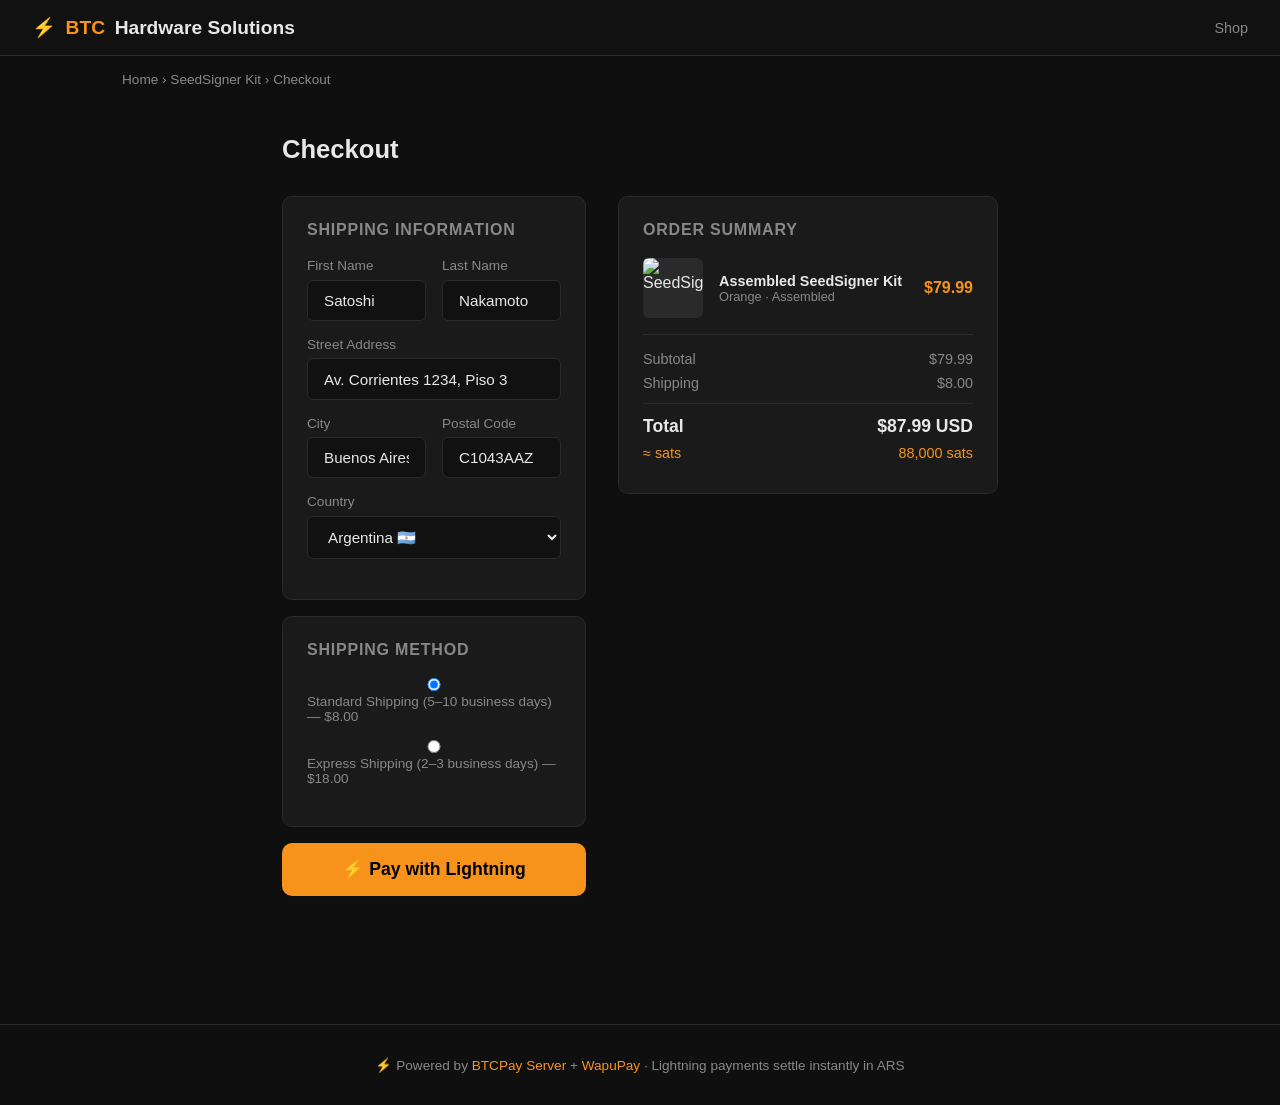
==== templates/checkout.html @ c47834ce "feat: add webstore UI and Lightning payment flow - Homepage, product, checkout and confirmation page" ====
<!DOCTYPE html>
<html lang="en">
<head>
  <meta charset="UTF-8" />
  <meta name="viewport" content="width=device-width, initial-scale=1.0" />
  <title>Checkout – BTC Hardware Solutions</title>
  <link rel="stylesheet" href="/static/style.css" />
</head>
<body>

  <!-- Nav -->
  <nav>
    <a class="nav-logo" href="/">
      ⚡ <span>BTC</span> Hardware Solutions
    </a>
    <div class="nav-links">
      <a href="/">Shop</a>
    </div>
  </nav>

  <!-- Breadcrumb -->
  <div class="breadcrumb">
    <a href="/">Home</a> › <a href="/product">SeedSigner Kit</a> › Checkout
  </div>

  <div class="checkout-page">
    <h1>Checkout</h1>

    <div class="checkout-grid">

      <!-- Left: shipping form -->
      <div>

        <div class="checkout-section">
          <h2>Shipping Information</h2>

          <div class="form-row">
            <div class="form-group">
              <label>First Name</label>
              <input type="text" value="Satoshi" readonly />
            </div>
            <div class="form-group">
              <label>Last Name</label>
              <input type="text" value="Nakamoto" readonly />
            </div>
          </div>

          <div class="form-group">
            <label>Street Address</label>
            <input type="text" value="Av. Corrientes 1234, Piso 3" readonly />
          </div>

          <div class="form-row">
            <div class="form-group">
              <label>City</label>
              <input type="text" value="Buenos Aires" readonly />
            </div>
            <div class="form-group">
              <label>Postal Code</label>
              <input type="text" value="C1043AAZ" readonly />
            </div>
          </div>

          <div class="form-group">
            <label>Country</label>
            <select>
              <option selected>Argentina 🇦🇷</option>
            </select>
          </div>
        </div>

        <div class="checkout-section">
          <h2>Shipping Method</h2>
          <div class="form-group">
            <label>
              <input type="radio" checked /> Standard Shipping (5–10 business days) — $8.00
            </label>
          </div>
          <div class="form-group">
            <label>
              <input type="radio" /> Express Shipping (2–3 business days) — $18.00
            </label>
          </div>
        </div>

        <!-- Pay button -->
        <button class="btn btn-primary btn-lg" onclick="openLightningModal()">
          ⚡ Pay with Lightning
        </button>

      </div>

      <!-- Right: order summary -->
      <div class="order-summary">
        <h2>Order Summary</h2>

        <div class="order-item">
          <img src="https://seedsigner.com/wp-content/uploads/2022/09/seedsigner-1.jpg"
               onerror="this.style.background='#2a2a2a';" alt="SeedSigner" />
          <div class="order-item-info">
            <h4>Assembled SeedSigner Kit</h4>
            <p>Orange · Assembled</p>
          </div>
          <div class="order-item-price">$79.99</div>
        </div>

        <div class="order-totals">
          <div class="order-total-row">
            <span>Subtotal</span>
            <span>$79.99</span>
          </div>
          <div class="order-total-row">
            <span>Shipping</span>
            <span>$8.00</span>
          </div>
          <div class="order-total-row total">
            <span>Total</span>
            <span>$87.99 USD</span>
          </div>
          <div class="order-total-row" style="margin-top: 0.25rem;">
            <span style="color: var(--orange);">≈ sats</span>
            <span id="sat-amount" style="color: var(--orange);">calculating...</span>
          </div>
        </div>
      </div>

    </div>
  </div>

  <!-- Lightning payment modal -->
  <div class="modal-overlay" id="lightning-modal">
    <div class="modal">
      <div class="lightning-icon">⚡</div>
      <h2>Pay with Lightning</h2>
      <p>Scan the QR code with your Lightning wallet.<br>Payment goes directly to WapuPay and settles in ARS.</p>

      <div class="qr-placeholder" id="qr-box" style="display:flex;align-items:center;justify-content:center;">
        Generating invoice...
      </div>

      <div class="bolt11-box" id="bolt11-display">
        Requesting invoice from WapuPay...
      </div>

      <div class="waiting" id="waiting-status">
        <div class="dot"></div>
        <div class="dot"></div>
        <div class="dot"></div>
        <span>Waiting for payment...</span>
      </div>

      <br>
      <button class="btn btn-outline" onclick="simulatePayment()" style="width:100%; margin-top: 1rem;">
        ✅ Simulate Payment (Demo)
      </button>
      <button class="btn" onclick="closeModal()" style="width:100%; margin-top: 0.5rem; background: #222; color: var(--muted);">
        Cancel
      </button>
    </div>
  </div>

  <!-- Footer -->
  <footer>
    <p>⚡ Powered by <span>BTCPay Server</span> + <span>WapuPay</span> · Lightning payments settle instantly in ARS</p>
  </footer>

  <script>
    const AMOUNT_SAT = 88000; // ~$87.99 USD at demo rate
    let bolt11 = '';

    document.getElementById('sat-amount').textContent = AMOUNT_SAT.toLocaleString() + ' sats';

    async function openLightningModal() {
      document.getElementById('lightning-modal').classList.add('active');

      try {
        const res = await fetch('/create-payment', {
          method: 'POST',
          headers: { 'Content-Type': 'application/json' },
          body: JSON.stringify({ amount_sat: AMOUNT_SAT, description: 'SeedSigner Kit' })
        });
        const data = await res.json();
        bolt11 = data.bolt11 || 'Invoice unavailable';

        document.getElementById('bolt11-display').textContent = bolt11;

        // Generate real QR code from BOLT11
        const qrUrl = `https://api.qrserver.com/v1/create-qr-code/?size=200x200&data=${encodeURIComponent(bolt11)}`;
        document.getElementById('qr-box').innerHTML =
          `<img src="${qrUrl}" alt="Lightning QR Code" style="width:200px;height:200px;border-radius:8px;" />`;

      } catch (e) {
        document.getElementById('bolt11-display').textContent = 'Error: ' + e.message;
      }
    }

    function closeModal() {
      document.getElementById('lightning-modal').classList.remove('active');
    }

    function simulatePayment() {
      // Redirect to confirmation page with demo data
      window.location.href = '/confirmation?amount_sat=' + AMOUNT_SAT + '&bolt11=' + encodeURIComponent(bolt11);
    }
  </script>

</body>
</html>
---- static/style.css ----
/* ── Reset & base ─────────────────────────────────────────── */
*, *::before, *::after { box-sizing: border-box; margin: 0; padding: 0; }

:root {
  --orange:   #f7931a;
  --orange-d: #d4780e;
  --dark:     #0f0f0f;
  --card:     #1a1a1a;
  --border:   #2a2a2a;
  --text:     #e8e8e8;
  --muted:    #888;
  --green:    #22c55e;
  --radius:   10px;
}

body {
  font-family: 'Inter', 'Segoe UI', sans-serif;
  background: var(--dark);
  color: var(--text);
  min-height: 100vh;
}

a { color: var(--orange); text-decoration: none; }
a:hover { text-decoration: underline; }

/* ── Nav ──────────────────────────────────────────────────── */
nav {
  display: flex;
  align-items: center;
  justify-content: space-between;
  padding: 1rem 2rem;
  border-bottom: 1px solid var(--border);
  background: #111;
  position: sticky;
  top: 0;
  z-index: 100;
}

.nav-logo {
  display: flex;
  align-items: center;
  gap: 0.6rem;
  font-size: 1.2rem;
  font-weight: 700;
  color: var(--text);
  text-decoration: none;
}

.nav-logo span { color: var(--orange); }

.nav-links { display: flex; gap: 1.5rem; align-items: center; }
.nav-links a { color: var(--muted); font-size: 0.9rem; transition: color 0.2s; }
.nav-links a:hover { color: var(--text); text-decoration: none; }

.badge {
  background: var(--orange);
  color: #000;
  font-size: 0.7rem;
  font-weight: 700;
  padding: 0.15rem 0.5rem;
  border-radius: 999px;
}

/* ── Buttons ──────────────────────────────────────────────── */
.btn {
  display: inline-flex;
  align-items: center;
  gap: 0.5rem;
  padding: 0.75rem 1.5rem;
  border-radius: var(--radius);
  font-size: 1rem;
  font-weight: 600;
  cursor: pointer;
  border: none;
  transition: all 0.2s;
  text-decoration: none;
}

.btn-primary {
  background: var(--orange);
  color: #000;
}
.btn-primary:hover {
  background: var(--orange-d);
  text-decoration: none;
  color: #000;
}

.btn-outline {
  background: transparent;
  color: var(--orange);
  border: 1.5px solid var(--orange);
}
.btn-outline:hover {
  background: var(--orange);
  color: #000;
  text-decoration: none;
}

.btn-lg { padding: 1rem 2rem; font-size: 1.1rem; width: 100%; justify-content: center; }

/* ── Hero ─────────────────────────────────────────────────── */
.hero {
  text-align: center;
  padding: 5rem 2rem 3rem;
  background: linear-gradient(180deg, #1a1100 0%, var(--dark) 100%);
}

.hero h1 {
  font-size: clamp(2rem, 5vw, 3.5rem);
  font-weight: 800;
  line-height: 1.15;
  margin-bottom: 1rem;
}

.hero h1 span { color: var(--orange); }

.hero p {
  color: var(--muted);
  font-size: 1.1rem;
  max-width: 560px;
  margin: 0 auto 2rem;
}

/* ── Product grid ─────────────────────────────────────────── */
.section { padding: 3rem 2rem; max-width: 1100px; margin: 0 auto; }
.section-title { font-size: 1.4rem; font-weight: 700; margin-bottom: 1.5rem; }

.product-grid {
  display: grid;
  grid-template-columns: repeat(auto-fill, minmax(280px, 1fr));
  gap: 1.5rem;
}

.product-card {
  background: var(--card);
  border: 1px solid var(--border);
  border-radius: var(--radius);
  overflow: hidden;
  transition: border-color 0.2s, transform 0.2s;
  cursor: pointer;
  text-decoration: none;
  color: var(--text);
  display: block;
}

.product-card:hover {
  border-color: var(--orange);
  transform: translateY(-3px);
  text-decoration: none;
  color: var(--text);
}

.product-card img {
  width: 100%;
  height: 220px;
  object-fit: cover;
  background: #222;
}

.product-card-body { padding: 1.2rem; }
.product-card-body h3 { font-size: 1rem; font-weight: 600; margin-bottom: 0.4rem; }
.product-card-body p { font-size: 0.85rem; color: var(--muted); margin-bottom: 0.8rem; }

.price { font-size: 1.2rem; font-weight: 700; color: var(--orange); }
.price-sats { font-size: 0.8rem; color: var(--muted); font-weight: 400; }

/* ── Product page ─────────────────────────────────────────── */
.product-page {
  max-width: 1000px;
  margin: 2rem auto;
  padding: 0 2rem;
  display: grid;
  grid-template-columns: 1fr 1fr;
  gap: 3rem;
  align-items: start;
}

@media (max-width: 700px) {
  .product-page { grid-template-columns: 1fr; }
}

.product-image {
  border-radius: var(--radius);
  overflow: hidden;
  border: 1px solid var(--border);
}

.product-image img {
  width: 100%;
  height: 380px;
  object-fit: cover;
  background: #222;
}

.product-thumbnails {
  display: flex;
  gap: 0.5rem;
  margin-top: 0.5rem;
}

.product-thumbnails img {
  width: 70px;
  height: 70px;
  object-fit: cover;
  border-radius: 6px;
  border: 1px solid var(--border);
  cursor: pointer;
  opacity: 0.6;
  transition: opacity 0.2s;
}

.product-thumbnails img:hover { opacity: 1; }

.product-info h1 { font-size: 1.6rem; font-weight: 800; margin-bottom: 0.5rem; }

.product-price {
  font-size: 2rem;
  font-weight: 800;
  color: var(--orange);
  margin: 1rem 0 0.3rem;
}

.product-price-sats { font-size: 0.9rem; color: var(--muted); margin-bottom: 1.5rem; }

.product-description {
  color: var(--muted);
  font-size: 0.95rem;
  line-height: 1.7;
  margin-bottom: 1.5rem;
}

.product-options { margin-bottom: 1.5rem; }
.product-options label { font-size: 0.85rem; color: var(--muted); display: block; margin-bottom: 0.4rem; }

.option-buttons { display: flex; gap: 0.5rem; flex-wrap: wrap; }

.option-btn {
  padding: 0.5rem 1rem;
  border-radius: 6px;
  border: 1px solid var(--border);
  background: var(--card);
  color: var(--text);
  cursor: pointer;
  font-size: 0.9rem;
  transition: all 0.2s;
}

.option-btn.active, .option-btn:hover {
  border-color: var(--orange);
  color: var(--orange);
}

.product-meta { border-top: 1px solid var(--border); padding-top: 1rem; margin-top: 1rem; }
.product-meta p { font-size: 0.85rem; color: var(--muted); margin-bottom: 0.3rem; }
.product-meta span { color: var(--green); font-weight: 600; }

/* ── Checkout ─────────────────────────────────────────────── */
.checkout-page {
  max-width: 780px;
  margin: 2rem auto;
  padding: 0 2rem 4rem;
}

.checkout-page h1 { font-size: 1.6rem; font-weight: 800; margin-bottom: 2rem; }

.checkout-grid {
  display: grid;
  grid-template-columns: 1fr 380px;
  gap: 2rem;
  align-items: start;
}

@media (max-width: 750px) {
  .checkout-grid { grid-template-columns: 1fr; }
}

.checkout-section {
  background: var(--card);
  border: 1px solid var(--border);
  border-radius: var(--radius);
  padding: 1.5rem;
  margin-bottom: 1rem;
}

.checkout-section h2 {
  font-size: 1rem;
  font-weight: 700;
  margin-bottom: 1.2rem;
  color: var(--muted);
  text-transform: uppercase;
  letter-spacing: 0.05em;
}

.form-row { display: grid; grid-template-columns: 1fr 1fr; gap: 1rem; }
.form-group { margin-bottom: 1rem; }
.form-group label { display: block; font-size: 0.85rem; color: var(--muted); margin-bottom: 0.4rem; }

.form-group input, .form-group select {
  width: 100%;
  padding: 0.7rem 1rem;
  background: #111;
  border: 1px solid var(--border);
  border-radius: 6px;
  color: var(--text);
  font-size: 0.95rem;
  transition: border-color 0.2s;
}

.form-group input:focus, .form-group select:focus {
  outline: none;
  border-color: var(--orange);
}

/* ── Order summary ────────────────────────────────────────── */
.order-summary {
  background: var(--card);
  border: 1px solid var(--border);
  border-radius: var(--radius);
  padding: 1.5rem;
  position: sticky;
  top: 80px;
}

.order-summary h2 {
  font-size: 1rem;
  font-weight: 700;
  margin-bottom: 1.2rem;
  color: var(--muted);
  text-transform: uppercase;
  letter-spacing: 0.05em;
}

.order-item {
  display: flex;
  gap: 1rem;
  align-items: center;
  margin-bottom: 1rem;
  padding-bottom: 1rem;
  border-bottom: 1px solid var(--border);
}

.order-item img {
  width: 60px;
  height: 60px;
  object-fit: cover;
  border-radius: 6px;
  background: #222;
}

.order-item-info { flex: 1; }
.order-item-info h4 { font-size: 0.9rem; font-weight: 600; }
.order-item-info p { font-size: 0.8rem; color: var(--muted); }
.order-item-price { font-weight: 700; color: var(--orange); }

.order-totals { margin-top: 1rem; }
.order-total-row {
  display: flex;
  justify-content: space-between;
  font-size: 0.9rem;
  margin-bottom: 0.5rem;
  color: var(--muted);
}
.order-total-row.total {
  font-size: 1.1rem;
  font-weight: 700;
  color: var(--text);
  border-top: 1px solid var(--border);
  padding-top: 0.75rem;
  margin-top: 0.75rem;
}

/* ── Lightning payment modal ──────────────────────────────── */
.modal-overlay {
  display: none;
  position: fixed;
  inset: 0;
  background: rgba(0,0,0,0.85);
  z-index: 200;
  align-items: center;
  justify-content: center;
}

.modal-overlay.active { display: flex; }

.modal {
  background: var(--card);
  border: 1px solid var(--border);
  border-radius: 16px;
  padding: 2rem;
  max-width: 420px;
  width: 90%;
  text-align: center;
}

.modal h2 { font-size: 1.3rem; font-weight: 700; margin-bottom: 0.5rem; }
.modal p { color: var(--muted); font-size: 0.9rem; margin-bottom: 1.5rem; }

.lightning-icon { font-size: 3rem; margin-bottom: 1rem; }

.qr-placeholder {
  width: 200px;
  height: 200px;
  background: white;
  border-radius: 10px;
  margin: 0 auto 1rem;
  display: flex;
  align-items: center;
  justify-content: center;
  color: #000;
  font-size: 0.8rem;
  font-weight: 600;
}

.bolt11-box {
  background: #111;
  border: 1px solid var(--border);
  border-radius: 6px;
  padding: 0.75rem;
  font-size: 0.7rem;
  color: var(--muted);
  word-break: break-all;
  margin-bottom: 1rem;
  text-align: left;
}

.waiting { display: flex; align-items: center; justify-content: center; gap: 0.5rem; color: var(--muted); font-size: 0.9rem; }
.dot { width: 8px; height: 8px; background: var(--orange); border-radius: 50%; animation: pulse 1.2s infinite; }
.dot:nth-child(2) { animation-delay: 0.2s; }
.dot:nth-child(3) { animation-delay: 0.4s; }

@keyframes pulse { 0%, 100% { opacity: 0.3; } 50% { opacity: 1; } }

/* ── Confirmation ─────────────────────────────────────────── */
.confirmation-page {
  max-width: 600px;
  margin: 4rem auto;
  padding: 0 2rem;
  text-align: center;
}

.confirmation-icon { font-size: 4rem; margin-bottom: 1rem; }
.confirmation-page h1 { font-size: 2rem; font-weight: 800; margin-bottom: 0.5rem; }
.confirmation-page p { color: var(--muted); margin-bottom: 2rem; }

.confirmation-card {
  background: var(--card);
  border: 1px solid var(--border);
  border-radius: var(--radius);
  padding: 1.5rem;
  text-align: left;
  margin-bottom: 1.5rem;
}

.confirmation-row {
  display: flex;
  justify-content: space-between;
  padding: 0.6rem 0;
  border-bottom: 1px solid var(--border);
  font-size: 0.95rem;
}

.confirmation-row:last-child { border-bottom: none; }
.confirmation-row span:first-child { color: var(--muted); }
.confirmation-row span:last-child { font-weight: 600; }
.confirmation-row .ars { color: var(--green); font-size: 1.1rem; }

/* ── Footer ───────────────────────────────────────────────── */
footer {
  border-top: 1px solid var(--border);
  padding: 2rem;
  text-align: center;
  color: var(--muted);
  font-size: 0.85rem;
  margin-top: 4rem;
}

footer span { color: var(--orange); }

/* ── Breadcrumb ───────────────────────────────────────────── */
.breadcrumb {
  padding: 1rem 2rem;
  font-size: 0.85rem;
  color: var(--muted);
  max-width: 1100px;
  margin: 0 auto;
}

.breadcrumb a { color: var(--muted); }
.breadcrumb a:hover { color: var(--orange); }

/* ── Trust badges ─────────────────────────────────────────── */
.trust-badges {
  display: flex;
  gap: 1.5rem;
  flex-wrap: wrap;
  justify-content: center;
  padding: 2rem;
  border-top: 1px solid var(--border);
  border-bottom: 1px solid var(--border);
  margin: 2rem 0;
}

.trust-badge {
  display: flex;
  align-items: center;
  gap: 0.5rem;
  font-size: 0.85rem;
  color: var(--muted);
}

.trust-badge span { font-size: 1.2rem; }
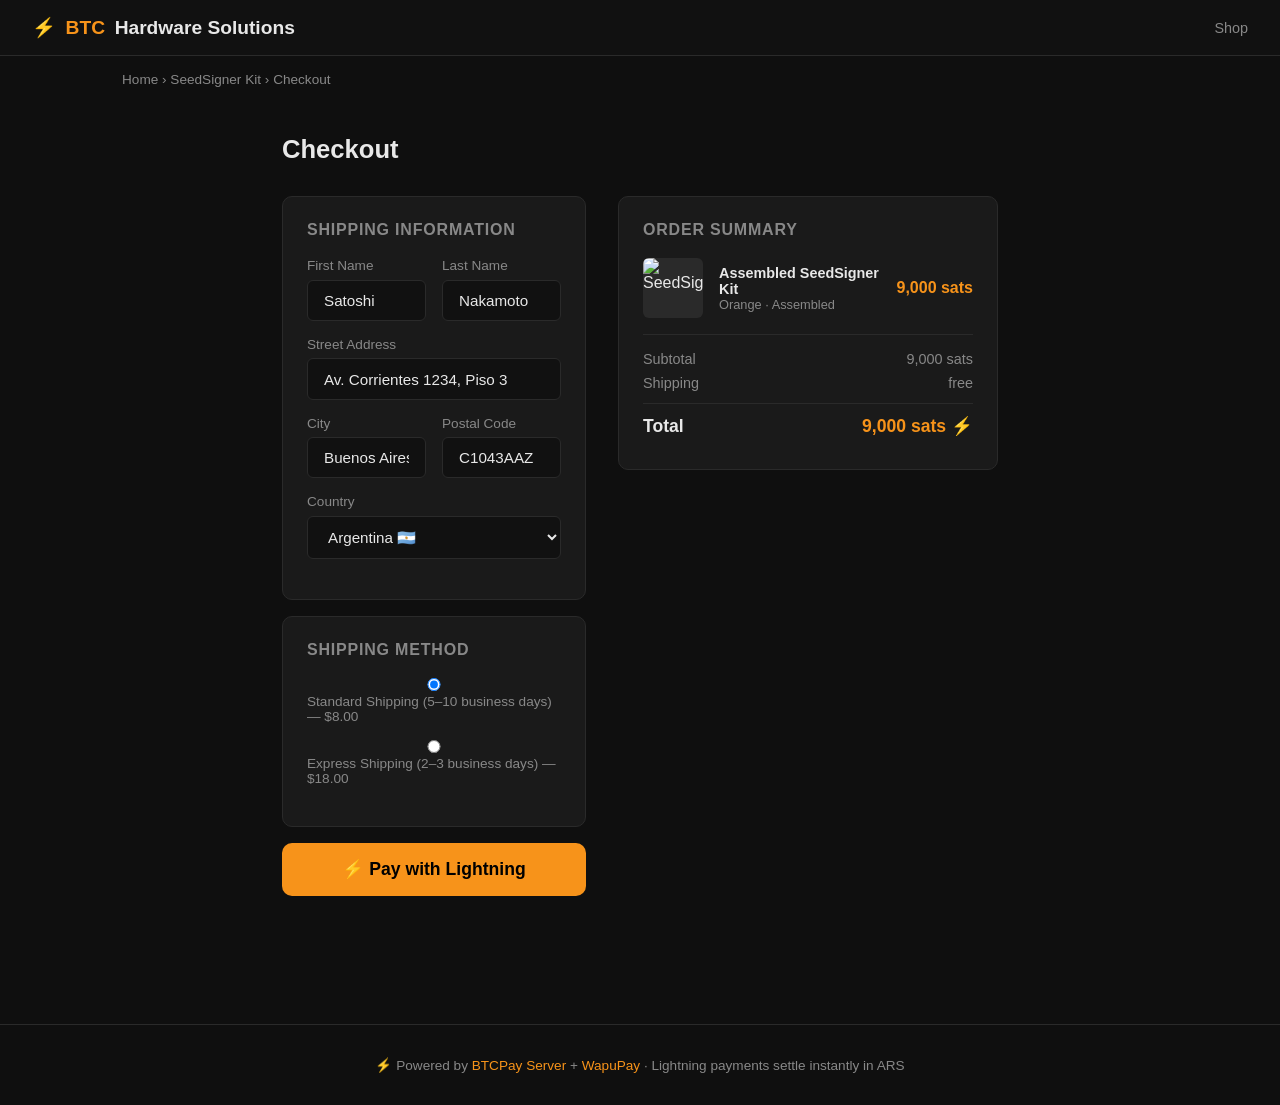
==== commit 0a7f3c88: "feat: add threshold-based split payment flow with direct LND integration - Add monthly sat threshold" ====
--- a/templates/checkout.html
+++ b/templates/checkout.html
@@ -101,25 +101,21 @@
             <h4>Assembled SeedSigner Kit</h4>
             <p>Orange · Assembled</p>
           </div>
-          <div class="order-item-price">$79.99</div>
+          <div class="order-item-price">9,000 sats</div>
         </div>
 
         <div class="order-totals">
           <div class="order-total-row">
             <span>Subtotal</span>
-            <span>$79.99</span>
+            <span>9,000 sats</span>
           </div>
           <div class="order-total-row">
             <span>Shipping</span>
-            <span>$8.00</span>
+            <span>free</span>
           </div>
           <div class="order-total-row total">
             <span>Total</span>
-            <span>$87.99 USD</span>
-          </div>
-          <div class="order-total-row" style="margin-top: 0.25rem;">
-            <span style="color: var(--orange);">≈ sats</span>
-            <span id="sat-amount" style="color: var(--orange);">calculating...</span>
+            <span id="sat-amount" style="color: var(--orange);">9,000 sats ⚡</span>
           </div>
         </div>
       </div>
@@ -149,11 +145,7 @@
         <span>Waiting for payment...</span>
       </div>
 
-      <br>
-      <button class="btn btn-outline" onclick="simulatePayment()" style="width:100%; margin-top: 1rem;">
-        ✅ Simulate Payment (Demo)
-      </button>
-      <button class="btn" onclick="closeModal()" style="width:100%; margin-top: 0.5rem; background: #222; color: var(--muted);">
+      <button class="btn" onclick="closeModal()" style="width:100%; margin-top: 1.5rem; background: #222; color: var(--muted);">
         Cancel
       </button>
     </div>
@@ -165,10 +157,15 @@
   </footer>
 
   <script>
-    const AMOUNT_SAT = 88000; // ~$87.99 USD at demo rate
+    const AMOUNT_SAT = 9000;
     let bolt11 = '';
-
-    document.getElementById('sat-amount').textContent = AMOUNT_SAT.toLocaleString() + ' sats';
+    let transactionId = null;
+    let rHash = null;
+    let convertSat = 0;
+    let keepSat = 0;
+    let pollInterval = null;
+
+    document.getElementById('sat-amount').textContent = AMOUNT_SAT.toLocaleString() + ' sats ⚡';
 
     async function openLightningModal() {
       document.getElementById('lightning-modal').classList.add('active');
@@ -181,26 +178,124 @@
         });
         const data = await res.json();
         bolt11 = data.bolt11 || 'Invoice unavailable';
+        transactionId = data.wapu_response?.transaction_id || data.wapu_response?.id || null;
+        rHash = data.r_hash || null;
+        convertSat = data.convert_sat || 0;
+        keepSat = data.keep_sat || 0;
+        const invoiceSource = data.invoice_source || 'wapu';
+
+        const sourceLabel = invoiceSource === 'lnd'
+          ? `⚡ Above threshold — ${keepSat.toLocaleString()} sats to your Lightning node, ${convertSat.toLocaleString()} sats → ARS`
+          : '🇦🇷 Below threshold — converting to ARS via WapuPay';
+        document.getElementById('waiting-status').innerHTML =
+          `<span style="font-size:0.8rem; color:#888;">${sourceLabel}</span>`;
 
         document.getElementById('bolt11-display').textContent = bolt11;
 
-        // Generate real QR code from BOLT11
+        // Generate QR code from BOLT11
         const qrUrl = `https://api.qrserver.com/v1/create-qr-code/?size=200x200&data=${encodeURIComponent(bolt11)}`;
         document.getElementById('qr-box').innerHTML =
-          `<img src="${qrUrl}" alt="Lightning QR Code" style="width:200px;height:200px;border-radius:8px;" />`;
+          `<div style="background:#fff;padding:16px;border-radius:8px;display:inline-block;"><img src="${qrUrl}" alt="Lightning QR Code" style="width:220px;height:220px;display:block;" /></div>`;
+
+        if (invoiceSource === 'lnd' && rHash) {
+          startLndPolling(rHash, convertSat, keepSat);
+        } else if (invoiceSource === 'wapu' && transactionId) {
+          startPolling(transactionId);
+        } else {
+          document.getElementById('waiting-status').innerHTML =
+            '<span style="color:#f7931a;">⚠️ Could not get payment ID</span>';
+        }
 
       } catch (e) {
         document.getElementById('bolt11-display').textContent = 'Error: ' + e.message;
       }
     }
 
+    function startLndPolling(rHash, convertSat, keepSat) {
+      let attempts = 0;
+      document.getElementById('waiting-status').innerHTML = `
+        <div class="dot"></div><div class="dot"></div><div class="dot"></div>
+        <span>Waiting for Lightning payment to your node...</span>
+      `;
+      pollInterval = setInterval(async () => {
+        attempts++;
+        try {
+          const url = `/check-lnd-payment/${rHash}?convert_sat=${convertSat}&keep_sat=${keepSat}`;
+          const res = await fetch(url);
+          const data = await res.json();
+          if (data.paid || data.settled) {
+            clearInterval(pollInterval);
+            paymentConfirmed();
+          } else {
+            document.getElementById('waiting-status').innerHTML = `
+              <div class="dot"></div><div class="dot"></div><div class="dot"></div>
+              <span>Waiting for Lightning payment... (check #${attempts})</span>
+            `;
+          }
+        } catch (e) {
+          console.warn('LND poll error:', e);
+        }
+      }, 3000);
+    }
+
+    function startPolling(txId) {
+      document.getElementById('waiting-status').innerHTML = `
+        <div class="dot"></div><div class="dot"></div><div class="dot"></div>
+        <span>Waiting for payment... (checking every 3s)</span>
+      `;
+      let attempts = 0;
+      pollInterval = setInterval(async () => {
+        attempts++;
+        try {
+          const res = await fetch('/check-payment/' + txId);
+          const data = await res.json();
+          if (data.paid) {
+            clearInterval(pollInterval);
+            paymentConfirmed();
+          } else {
+            document.getElementById('waiting-status').innerHTML = `
+              <div class="dot"></div><div class="dot"></div><div class="dot"></div>
+              <span>Waiting for payment... (check #${attempts}, status: ${data.status})</span>
+            `;
+          }
+        } catch (e) {
+          console.warn('Poll error:', e);
+        }
+      }, 3000);
+    }
+
+    async function paymentConfirmed() {
+      document.getElementById('waiting-status').innerHTML =
+        '<span style="color:#51b13e; font-size:1.1rem;">✅ Payment received! Redirecting...</span>';
+      document.getElementById('qr-box').innerHTML =
+        '<div style="font-size:3rem;">✅</div>';
+
+      // Record into threshold tracker so plugin dashboard updates
+      if (transactionId) {
+        try {
+          await fetch('/record-payment', {
+            method: 'POST',
+            headers: { 'Content-Type': 'application/json' },
+            body: JSON.stringify({ transaction_id: transactionId, amount_sat: AMOUNT_SAT })
+          });
+        } catch (e) {
+          console.warn('Could not record payment:', e);
+        }
+      }
+
+      setTimeout(() => {
+        window.location.href = '/confirmation?amount_sat=' + AMOUNT_SAT + '&bolt11=' + encodeURIComponent(bolt11);
+      }, 1500);
+    }
+
     function closeModal() {
+      if (pollInterval) clearInterval(pollInterval);
       document.getElementById('lightning-modal').classList.remove('active');
     }
 
     function simulatePayment() {
-      // Redirect to confirmation page with demo data
-      window.location.href = '/confirmation?amount_sat=' + AMOUNT_SAT + '&bolt11=' + encodeURIComponent(bolt11);
+      if (pollInterval) clearInterval(pollInterval);
+      paymentConfirmed();
     }
   </script>
 
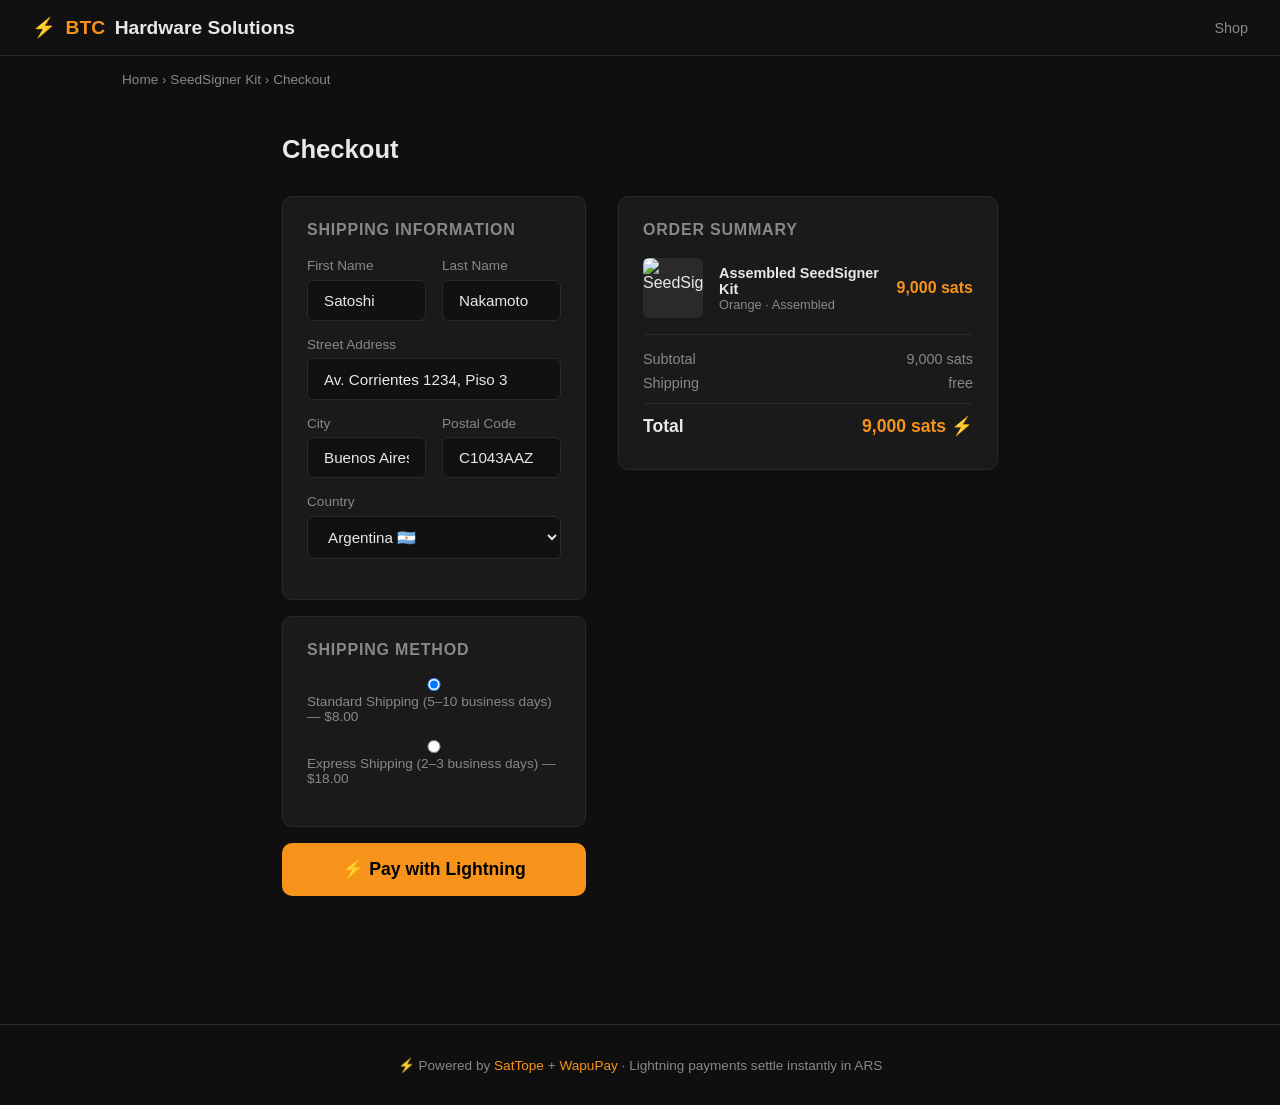
==== commit b6f0e12d: "refactor: remove BTCPay entirely, rebrand to SatTope - Delete btcpay.py — no longer part of the arch" ====
--- a/templates/checkout.html
+++ b/templates/checkout.html
@@ -128,7 +128,7 @@
     <div class="modal">
       <div class="lightning-icon">⚡</div>
       <h2>Pay with Lightning</h2>
-      <p>Scan the QR code with your Lightning wallet.<br>Payment goes directly to WapuPay and settles in ARS.</p>
+      <p>Scan the QR code with your Lightning wallet.<br>Powered by SatTope — settles in ARS via WapuPay.</p>
 
       <div class="qr-placeholder" id="qr-box" style="display:flex;align-items:center;justify-content:center;">
         Generating invoice...
@@ -153,7 +153,7 @@
 
   <!-- Footer -->
   <footer>
-    <p>⚡ Powered by <span>BTCPay Server</span> + <span>WapuPay</span> · Lightning payments settle instantly in ARS</p>
+    <p>⚡ Powered by <span>SatTope</span> + <span>WapuPay</span> · Lightning payments settle instantly in ARS</p>
   </footer>
 
   <script>
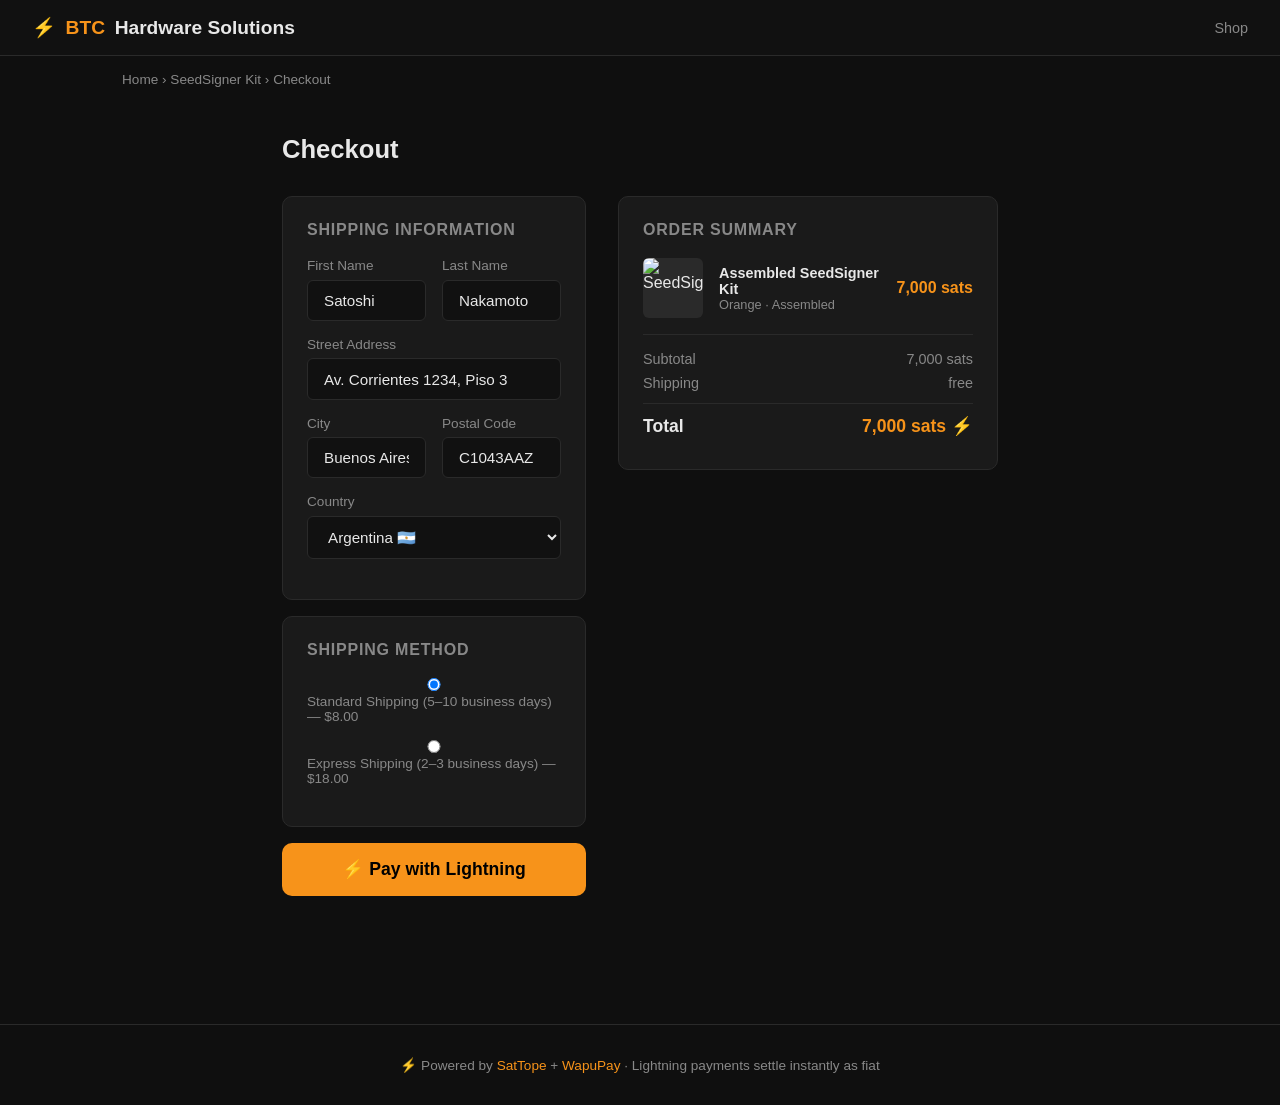
==== commit 71a83daf: "feat: add phoenixd as merchant Lightning wallet, update branding - Add phoenixd.py client — merchant" ====
--- a/templates/checkout.html
+++ b/templates/checkout.html
@@ -101,13 +101,13 @@
             <h4>Assembled SeedSigner Kit</h4>
             <p>Orange · Assembled</p>
           </div>
-          <div class="order-item-price">9,000 sats</div>
+          <div class="order-item-price">7,000 sats</div>
         </div>
 
         <div class="order-totals">
           <div class="order-total-row">
             <span>Subtotal</span>
-            <span>9,000 sats</span>
+            <span>7,000 sats</span>
           </div>
           <div class="order-total-row">
             <span>Shipping</span>
@@ -115,7 +115,7 @@
           </div>
           <div class="order-total-row total">
             <span>Total</span>
-            <span id="sat-amount" style="color: var(--orange);">9,000 sats ⚡</span>
+            <span id="sat-amount" style="color: var(--orange);">7,000 sats ⚡</span>
           </div>
         </div>
       </div>
@@ -128,7 +128,7 @@
     <div class="modal">
       <div class="lightning-icon">⚡</div>
       <h2>Pay with Lightning</h2>
-      <p>Scan the QR code with your Lightning wallet.<br>Powered by SatTope — settles in ARS via WapuPay.</p>
+      <p>Scan the QR code with your Lightning wallet.<br>Powered by SatTope — settles as fiat via WapuPay.</p>
 
       <div class="qr-placeholder" id="qr-box" style="display:flex;align-items:center;justify-content:center;">
         Generating invoice...
@@ -153,11 +153,11 @@
 
   <!-- Footer -->
   <footer>
-    <p>⚡ Powered by <span>SatTope</span> + <span>WapuPay</span> · Lightning payments settle instantly in ARS</p>
+    <p>⚡ Powered by <span>SatTope</span> + <span>WapuPay</span> · Lightning payments settle instantly as fiat</p>
   </footer>
 
   <script>
-    const AMOUNT_SAT = 9000;
+    const AMOUNT_SAT = 7000;
     let bolt11 = '';
     let transactionId = null;
     let rHash = null;
@@ -184,9 +184,9 @@
         keepSat = data.keep_sat || 0;
         const invoiceSource = data.invoice_source || 'wapu';
 
-        const sourceLabel = invoiceSource === 'lnd'
-          ? `⚡ Above threshold — ${keepSat.toLocaleString()} sats to your Lightning node, ${convertSat.toLocaleString()} sats → ARS`
-          : '🇦🇷 Below threshold — converting to ARS via WapuPay';
+        const sourceLabel = (invoiceSource === 'lnd' || invoiceSource === 'phoenixd')
+          ? `⚡ Above threshold — ${keepSat.toLocaleString()} sats to your Phoenix wallet, ${convertSat.toLocaleString()} sats → ARS`
+          : '💱 Below threshold — converting to fiat via WapuPay';
         document.getElementById('waiting-status').innerHTML =
           `<span style="font-size:0.8rem; color:#888;">${sourceLabel}</span>`;
 
@@ -197,7 +197,7 @@
         document.getElementById('qr-box').innerHTML =
           `<div style="background:#fff;padding:16px;border-radius:8px;display:inline-block;"><img src="${qrUrl}" alt="Lightning QR Code" style="width:220px;height:220px;display:block;" /></div>`;
 
-        if (invoiceSource === 'lnd' && rHash) {
+        if ((invoiceSource === 'lnd' || invoiceSource === 'phoenixd') && rHash) {
           startLndPolling(rHash, convertSat, keepSat);
         } else if (invoiceSource === 'wapu' && transactionId) {
           startPolling(transactionId);
